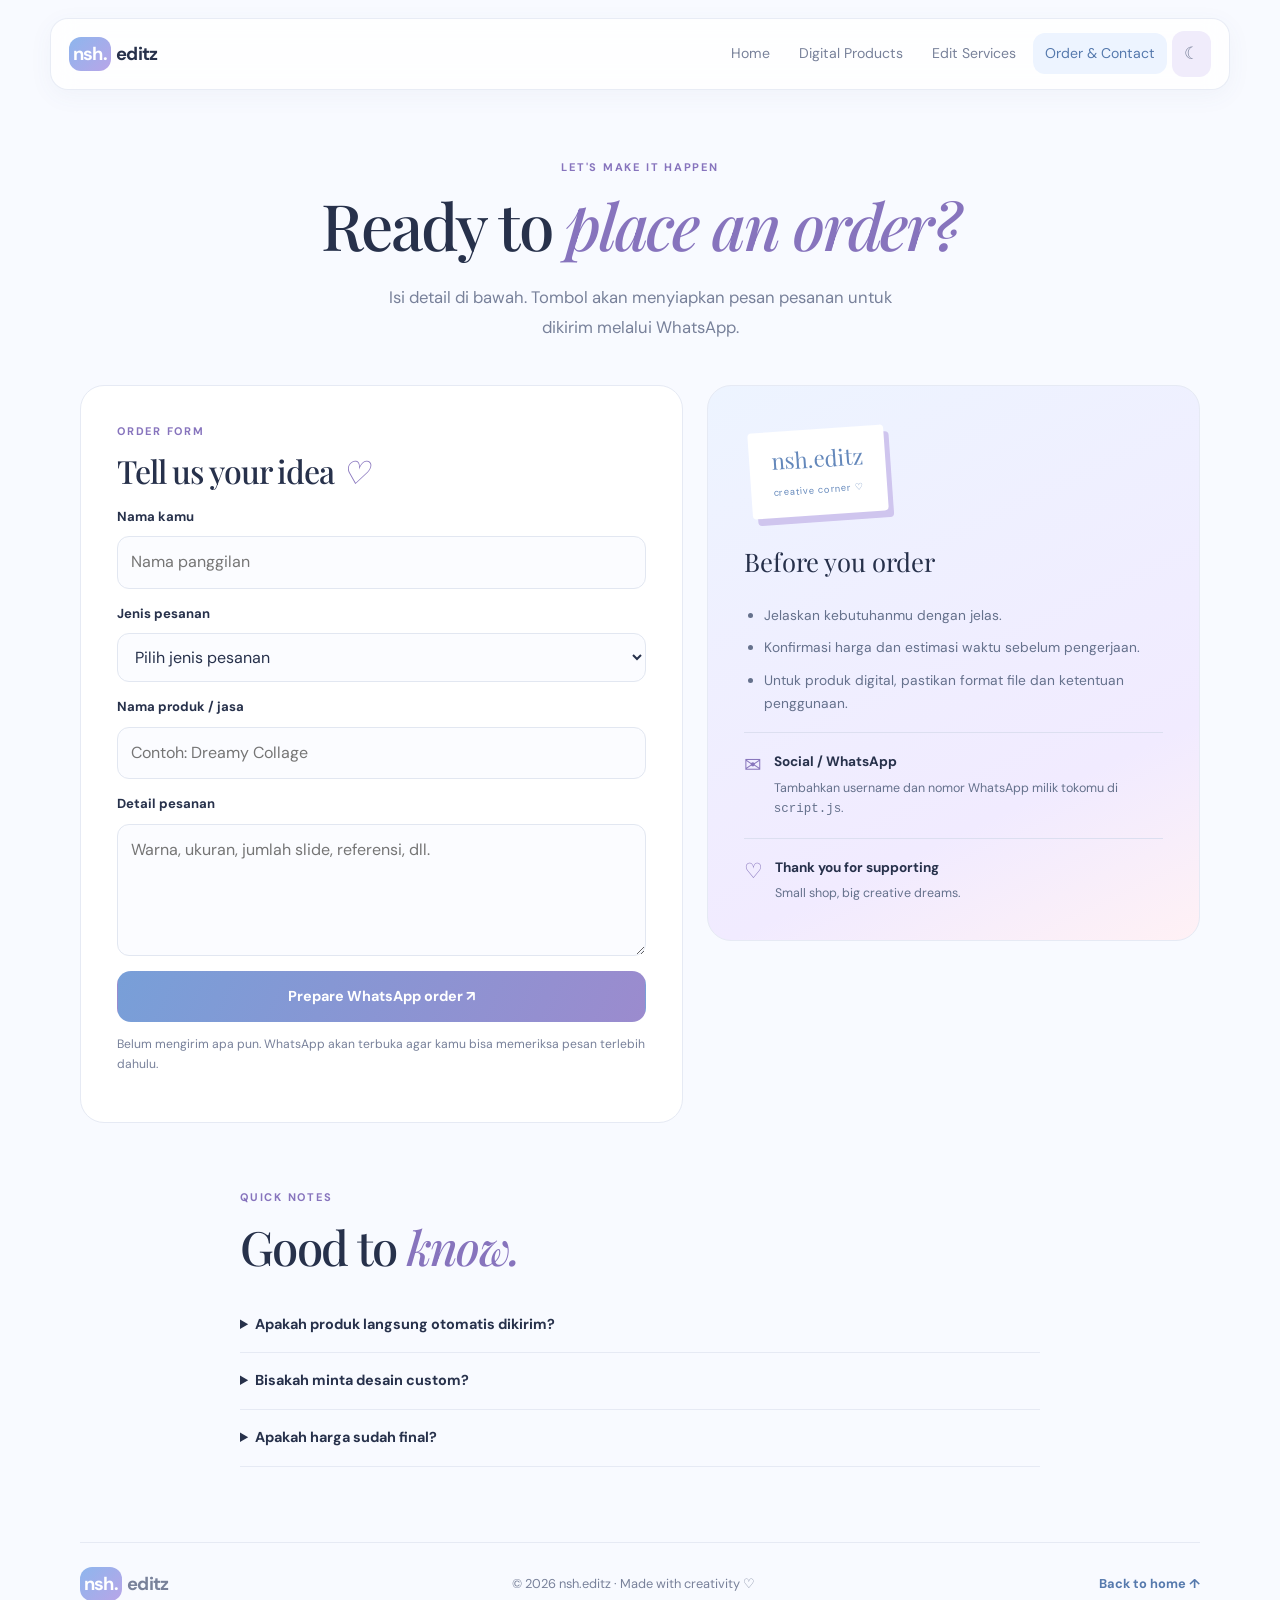
==== contact.html @ 6de10bd0 "Add files via upload" ====
<!DOCTYPE html>
<html lang="id">
<head>
  <meta charset="UTF-8">
  <meta name="viewport" content="width=device-width, initial-scale=1.0">
  <meta name="description" content="Order digital products and creative edits from nsh.editz.">
  <title>Order & Contact — nsh.editz</title>
  <link rel="stylesheet" href="style.css">
</head>
<body>
  <header class="site-header">
    <a class="brand" href="index.html"><span class="brand-mark">nsh.</span><span>editz</span></a>
    <button class="menu-toggle" id="menuToggle" aria-label="Buka menu" aria-expanded="false">☰</button>
    <nav class="nav" id="nav">
      <a href="index.html">Home</a><a href="products.html">Digital Products</a><a href="services.html">Edit Services</a><a class="active" href="contact.html">Order & Contact</a>
      <button class="theme-toggle" id="themeToggle" type="button" aria-label="Ganti tema">☾</button>
    </nav>
  </header>
  <main class="container page-main">
    <section class="page-intro">
      <p class="eyebrow">LET'S MAKE IT HAPPEN</p><h1>Ready to <span>place an order?</span></h1>
      <p class="lead">Isi detail di bawah. Tombol akan menyiapkan pesan pesanan untuk dikirim melalui WhatsApp.</p>
    </section>
    <div class="contact-layout">
      <section class="contact-panel">
        <p class="eyebrow">ORDER FORM</p><h2>Tell us your idea <span>♡</span></h2>
        <form id="orderForm">
          <label for="customerName">Nama kamu</label><input id="customerName" name="customerName" type="text" placeholder="Nama panggilan" required>
          <label for="orderType">Jenis pesanan</label>
          <select id="orderType" name="orderType" required>
            <option value="">Pilih jenis pesanan</option><option>Produk digital</option><option>Jasa edit</option><option>Custom order</option>
          </select>
          <label for="itemName">Nama produk / jasa</label><input id="itemName" name="itemName" type="text" placeholder="Contoh: Dreamy Collage" required>
          <label for="orderDetails">Detail pesanan</label><textarea id="orderDetails" name="orderDetails" rows="4" placeholder="Warna, ukuran, jumlah slide, referensi, dll."></textarea>
          <button class="button button-primary full-width" type="submit">Prepare WhatsApp order ↗</button>
          <p class="form-hint">Belum mengirim apa pun. WhatsApp akan terbuka agar kamu bisa memeriksa pesan terlebih dahulu.</p>
          <p id="formMessage" class="form-message" role="status"></p>
        </form>
      </section>
      <aside class="contact-aside">
        <div class="aside-sticker">nsh.editz<br><span>creative corner ♡</span></div>
        <h3>Before you order</h3>
        <ul><li>Jelaskan kebutuhanmu dengan jelas.</li><li>Konfirmasi harga dan estimasi waktu sebelum pengerjaan.</li><li>Untuk produk digital, pastikan format file dan ketentuan penggunaan.</li></ul>
        <div class="contact-chip"><span>✉</span><div><b>Social / WhatsApp</b><p>Tambahkan username dan nomor WhatsApp milik tokomu di <code>script.js</code>.</p></div></div>
        <div class="contact-chip"><span>♡</span><div><b>Thank you for supporting</b><p>Small shop, big creative dreams.</p></div></div>
      </aside>
    </div>
    <section class="faq-section"><p class="eyebrow">QUICK NOTES</p><h2>Good to <span>know.</span></h2><details><summary>Apakah produk langsung otomatis dikirim?</summary><p>Belum. Website ini adalah katalog dan formulir pesanan. File dikirim manual setelah pesanan dan pembayaran dikonfirmasi.</p></details><details><summary>Bisakah minta desain custom?</summary><p>Bisa. Tulis gaya, warna, ukuran, teks, dan referensi di detail pesanan.</p></details><details><summary>Apakah harga sudah final?</summary><p>Belum tentu. Harga yang tampil adalah contoh untuk prototipe tugas dan perlu kamu sesuaikan.</p></details></section>
  </main>
  <footer class="footer container"><a class="brand" href="index.html"><span class="brand-mark">nsh.</span><span>editz</span></a><p>© <span class="year"></span> nsh.editz · Made with creativity ♡</p><a href="index.html">Back to home ↑</a></footer>
  <script src="script.js"></script>
</body>
</html>
---- style.css ----
@import url('https://fonts.googleapis.com/css2?family=DM+Sans:wght@400;500;600;700&family=Playfair+Display:ital,wght@0,500;0,600;1,500;1,600&display=swap');

:root {
  --bg: #f8faff;
  --surface: #ffffff;
  --ink: #27314b;
  --muted: #78819a;
  --blue: #a8c8f0;
  --blue-deep: #5579ad;
  --lilac: #ded5f8;
  --lilac-deep: #8774bd;
  --line: #e6eaf4;
  --shadow: 0 18px 50px rgba(89, 111, 157, .12);
  --radius: 24px;
}
* { box-sizing: border-box; }
html { scroll-behavior: smooth; }
body { margin: 0; background: var(--bg); color: var(--ink); font-family: 'DM Sans', sans-serif; line-height: 1.65; }
a { color: inherit; text-decoration: none; }
button, input, select, textarea { font: inherit; }
button, a { -webkit-tap-highlight-color: transparent; }
.container { width: min(1120px, calc(100% - 40px)); margin-inline: auto; }
.site-header { width: min(1180px, calc(100% - 32px)); margin: 18px auto 0; padding: 12px 18px; display: flex; align-items: center; justify-content: space-between; gap: 18px; background: rgba(255,255,255,.82); border: 1px solid rgba(230,234,244,.9); border-radius: 18px; box-shadow: 0 6px 24px rgba(70,90,130,.05); position: relative; z-index: 5; backdrop-filter: blur(12px); }
.brand { display: inline-flex; align-items: center; gap: 5px; font-weight: 700; letter-spacing: -.04em; font-size: 1.15rem; white-space: nowrap; }
.brand-mark { display: inline-grid; place-items: center; width: 42px; height: 34px; border-radius: 12px; color: #fff; background: linear-gradient(135deg, #8db6ed, #b8a5e8); font-weight: 700; }
.nav { display: flex; align-items: center; gap: 5px; }
.nav a, .theme-toggle { color: var(--muted); padding: 9px 12px; border-radius: 12px; font-size: .88rem; transition: .2s ease; }
.nav a:hover, .nav a.active { color: var(--blue-deep); background: #edf4ff; }
.theme-toggle { border: 0; background: #f0ecfb; cursor: pointer; font-size: 1.05rem; }
.menu-toggle { display: none; border: 0; background: #edf4ff; border-radius: 10px; padding: 8px 12px; color: var(--ink); }
.hero { min-height: 540px; display: grid; grid-template-columns: 1.05fr .95fr; align-items: center; gap: 36px; padding-top: 44px; padding-bottom: 52px; }
.eyebrow { color: var(--lilac-deep); letter-spacing: .16em; font-size: .69rem; font-weight: 700; margin: 0 0 13px; }
h1, h2, h3, p { margin-top: 0; }
h1, h2 { font-family: 'Playfair Display', Georgia, serif; font-weight: 500; line-height: 1.12; letter-spacing: -.035em; }
h1 { font-size: clamp(2.7rem, 5.4vw, 4.65rem); margin-bottom: 22px; }
h2 { font-size: clamp(2rem, 3.7vw, 3rem); margin-bottom: 12px; }
h1 span, h2 span { color: var(--lilac-deep); font-style: italic; }
.lead { color: var(--muted); max-width: 510px; font-size: 1.04rem; line-height: 1.8; }
.hero-actions { display: flex; gap: 12px; flex-wrap: wrap; margin: 26px 0 20px; }
.button { display: inline-flex; justify-content: center; align-items: center; gap: 12px; padding: 13px 19px; border-radius: 14px; border: 1px solid transparent; font-weight: 700; font-size: .9rem; cursor: pointer; transition: transform .2s, box-shadow .2s, background .2s; }
.button:hover { transform: translateY(-2px); box-shadow: 0 9px 22px rgba(100,120,170,.15); }
.button-primary { color: #fff; background: linear-gradient(115deg, #789fd8, #9b8bce); }
.button-ghost { background: white; color: var(--ink); border-color: var(--line); }
.button-small { padding: 10px 13px; font-size: .82rem; }
.full-width { width: 100%; margin-top: 6px; }
.mini-note { color: var(--muted); font-size: .82rem; }
.sparkle { color: var(--lilac-deep); font-size: 1.3rem; margin-right: 5px; }
.hero-art { min-height: 400px; position: relative; display: grid; place-items: center; overflow: hidden; border-radius: 38px; background: radial-gradient(circle at 25% 20%, #fff 0 5%, transparent 6%), linear-gradient(145deg, #dceaff, #e8e0fb 62%, #f9e8f0); }
.art-orbit { position: absolute; width: 300px; height: 300px; border: 1px solid rgba(120,132,180,.3); border-radius: 50%; transform: rotate(-22deg) scaleX(1.3); }
.art-card { position: absolute; width: 190px; height: 260px; border: 7px solid rgba(255,255,255,.85); border-radius: 6px; box-shadow: var(--shadow); }
.art-card-back { transform: translate(-52px, 12px) rotate(-10deg); background: linear-gradient(155deg, #b4d3f4, #f3e8fb); display: flex; flex-direction: column; justify-content: center; align-items: center; color: #4f668e; font-family: 'Playfair Display', serif; font-size: 2.1rem; text-align: center; line-height: 1.05; }
.art-card-back small { font: 600 .48rem 'DM Sans', sans-serif; letter-spacing: .18em; margin-top: 18px; }
.art-card-front { transform: translate(45px, 25px) rotate(8deg); background: #faf6ff; padding: 24px 18px; display: flex; flex-direction: column; justify-content: center; color: #5d5b83; }
.art-card-front p { font: 1.5rem/1.15 'Playfair Display', serif; }
.art-card-front b { color: #8a79bd; font-style: italic; }
.art-star { font-size: 2rem; color: #8eb5e5; margin-bottom: 18px; }
.art-sticker { align-self: flex-end; padding: 5px 9px; border-radius: 20px; background: #e3dcf8; font-size: .65rem; transform: rotate(-4deg); }
.floating { position: absolute; color: #fff; text-shadow: 0 4px 15px rgba(110,110,170,.2); }
.floating-one { top: 15%; right: 18%; font-size: 2rem; }
.floating-two { bottom: 15%; left: 17%; font-size: 2.4rem; }
.section { padding-top: 36px; padding-bottom: 78px; }
.section-heading { display: flex; align-items: end; justify-content: space-between; gap: 20px; margin-bottom: 28px; }
.section-heading h2 { margin-bottom: 0; }
.muted { color: var(--muted); font-size: .9rem; }
.feature-grid { display: grid; grid-template-columns: repeat(3, 1fr); gap: 18px; }
.feature-card { background: white; border: 1px solid var(--line); border-radius: var(--radius); padding: 27px; min-height: 250px; transition: transform .2s, box-shadow .2s; }
.feature-card:hover, .product-card:hover, .service-card:hover { transform: translateY(-4px); box-shadow: var(--shadow); }
.feature-lilac { background: linear-gradient(145deg, #fff, #f1edff); }
.feature-peach { background: linear-gradient(145deg, #fff, #fff1ec); }
.feature-icon { width: 45px; height: 45px; border-radius: 15px; display: grid; place-items: center; color: #6d8fc2; background: #e9f2ff; font-size: 1.4rem; margin-bottom: 22px; }
.feature-lilac .feature-icon { color: #8774bd; background: #e7e0fb; }
.feature-peach .feature-icon { color: #b78083; background: #ffe6e3; }
.card-kicker { font-size: .65rem; font-weight: 700; letter-spacing: .13em; color: var(--muted); margin-bottom: 6px; }
.feature-card h3, .product-info h3 { font-size: 1.18rem; margin-bottom: 8px; }
.feature-card > p:not(.card-kicker), .product-desc { font-size: .87rem; color: var(--muted); }
.text-link { color: var(--blue-deep); font-weight: 700; font-size: .84rem; display: inline-block; margin-top: 9px; }
.bottom-banner { position: relative; overflow: hidden; display: flex; justify-content: space-between; align-items: center; gap: 24px; padding: 38px 42px; margin-bottom: 70px; border-radius: 30px; background: linear-gradient(110deg, #e3efff, #f0e9ff 65%, #fceef4); }
.bottom-banner h2 { margin: 0; font-size: clamp(1.8rem, 3vw, 2.5rem); }
.banner-flower { position: absolute; right: 28%; bottom: -44px; font-size: 9rem; color: rgba(255,255,255,.6); pointer-events: none; }
.footer { display: flex; justify-content: space-between; align-items: center; gap: 18px; border-top: 1px solid var(--line); padding-top: 24px; padding-bottom: 30px; color: var(--muted); font-size: .8rem; }
.footer p { margin: 0; }
.footer > a:last-child { color: var(--blue-deep); font-weight: 700; }
.page-main { padding-top: 68px; }
.page-intro { text-align: center; max-width: 720px; margin: 0 auto 42px; }
.page-intro h1 { font-size: clamp(2.5rem, 5vw, 4rem); }
.page-intro .lead { margin-inline: auto; }
.catalog-tools { display: flex; align-items: center; justify-content: space-between; gap: 18px; flex-wrap: wrap; margin-bottom: 25px; }
.search-box { display: flex; align-items: center; gap: 10px; background: white; border: 1px solid var(--line); border-radius: 13px; padding: 0 13px; min-width: 230px; color: var(--muted); }
.search-box input { border: 0; outline: 0; background: transparent; padding: 12px 0; width: 100%; color: var(--ink); }
.filter-buttons { display: flex; gap: 7px; flex-wrap: wrap; }
.filter-button { border: 1px solid var(--line); background: white; color: var(--muted); padding: 9px 12px; border-radius: 12px; cursor: pointer; font-size: .8rem; }
.filter-button.active, .filter-button:hover { background: #e9f1ff; color: var(--blue-deep); border-color: #d6e4fa; }
.product-grid { display: grid; grid-template-columns: repeat(4, 1fr); gap: 17px; }
.product-card { padding: 12px; background: white; border: 1px solid var(--line); border-radius: 20px; transition: .2s; }
.product-art { height: 210px; border-radius: 14px; position: relative; overflow: hidden; display: grid; place-items: center; }
.art-blue { background: linear-gradient(145deg, #d4e7ff, #a9c6ec); }
.art-lilac { background: linear-gradient(145deg, #e6dcff, #c6b8ee); }
.art-peach { background: linear-gradient(145deg, #ffe5dc, #f3c8d4); }
.art-mint { background: linear-gradient(145deg, #d9eee9, #b9d7d4); }
.art-label { position: absolute; top: 11px; left: 11px; background: rgba(255,255,255,.72); color: #66728f; border-radius: 20px; padding: 4px 8px; font-size: .53rem; font-weight: 700; letter-spacing: .1em; }
.mock-paper { width: 125px; height: 150px; background: #f8f9ff; box-shadow: 8px 9px 0 rgba(68,94,139,.15); padding: 17px 12px; display: flex; flex-direction: column; justify-content: space-between; transform: rotate(-5deg); color: #4d6c9b; }
.mock-paper small, .mock-paper span { font-size: .48rem; letter-spacing: .1em; }
.mock-paper b { font: 1.45rem/1.05 'Playfair Display', serif; }
.mock-phone { width: 95px; height: 170px; border: 5px solid #f9f7ff; border-radius: 19px; background: linear-gradient(160deg, #b5a6e3, #f5d8e8); display: flex; flex-direction: column; align-items: center; justify-content: center; color: white; text-align: center; box-shadow: 7px 8px 0 rgba(93,77,133,.13); }
.mock-phone span { font: 1.15rem/1.1 'Playfair Display', serif; }
.mock-phone small { margin-top: 20px; font-size: .55rem; }
.collage-shapes { position: relative; width: 155px; height: 150px; }
.collage-shapes i { position: absolute; width: 75px; height: 93px; border: 5px solid white; box-shadow: 0 4px 12px #b58f9b55; }
.collage-shapes i:nth-child(1) { left: 8px; top: 5px; transform: rotate(-12deg); background: linear-gradient(#8eb5d8, #f4cbd8); }
.collage-shapes i:nth-child(2) { right: 3px; top: 23px; transform: rotate(10deg); background: linear-gradient(#d8c6f3, #a7c8e6); }
.collage-shapes i:nth-child(3) { left: 42px; bottom: 0; transform: rotate(4deg); background: linear-gradient(#f7d8c9, #b7d6cf); }
.collage-shapes b { position: absolute; bottom: 17px; left: 38px; z-index: 1; background: #fff9; padding: 5px; font: 1rem/1 'Playfair Display', serif; text-align: center; color: #6c5d7f; }
.type-art { color: #557a78; font: 2rem/1 'Playfair Display', serif; transform: rotate(-7deg); }
.type-art em { color: #fff; }
.type-art small { display: block; font: .48rem 'DM Sans', sans-serif; letter-spacing: .18em; margin-top: 15px; text-align: right; }
.product-info { display: flex; justify-content: space-between; gap: 8px; align-items: start; margin-top: 15px; }
.product-info h3 { font-size: 1rem; }
.price { font-size: .75rem; font-weight: 700; color: var(--lilac-deep); white-space: nowrap; }
.product-desc { min-height: 58px; font-size: .78rem; line-height: 1.6; }
.product-card .button { width: 100%; }
.notice { color: var(--muted); font-size: .78rem; margin: 22px 0 48px; }
.compact-banner { margin-top: 25px; margin-bottom: 65px; }
.service-grid { display: grid; grid-template-columns: repeat(3, 1fr); gap: 18px; }
.service-card { background: white; border: 1px solid var(--line); border-radius: 23px; padding: 25px; position: relative; transition: .2s; }
.service-card-highlight { background: linear-gradient(155deg, white, #f0ebff); border-color: #ded5f8; }
.service-number { position: absolute; top: 18px; right: 20px; font: italic 1.2rem 'Playfair Display', serif; color: #b7b0d6; }
.service-icon { width: 48px; height: 48px; display: grid; place-items: center; background: #e8f2ff; color: #6e94c9; border-radius: 16px; font-size: 1.35rem; margin-bottom: 25px; }
.service-card-highlight .service-icon { background: #e6defa; color: #8976bd; }
.service-card h2 { font-size: 1.7rem; }
.service-card > p:not(.eyebrow):not(.card-kicker) { font-size: .86rem; color: var(--muted); }
.service-card ul { list-style: none; padding: 0; margin: 22px 0; border-top: 1px solid var(--line); }
.service-card li { padding: 9px 0; font-size: .84rem; border-bottom: 1px solid var(--line); color: #59637d; }
.info-strip { display: flex; gap: 18px; align-items: start; padding: 25px; border-radius: 20px; background: #edf4ff; margin: 10px 0 70px; }
.info-icon { font-size: 2rem; color: #8a7cbd; }
.info-strip h3 { margin-bottom: 5px; }
.info-strip p { margin: 0; color: var(--muted); font-size: .88rem; }
.contact-layout { display: grid; grid-template-columns: 1.1fr .9fr; gap: 24px; align-items: start; }
.contact-panel, .contact-aside { background: white; border: 1px solid var(--line); border-radius: 24px; padding: clamp(22px, 4vw, 36px); }
.contact-panel h2 { font-size: 2rem; }
.contact-panel h2 span { color: var(--lilac-deep); }
#orderForm { display: grid; gap: 9px; }
#orderForm label { font-size: .82rem; font-weight: 700; margin-top: 5px; }
#orderForm input, #orderForm select, #orderForm textarea { width: 100%; border: 1px solid #e2e7f1; background: #fbfcff; border-radius: 12px; padding: 12px 13px; color: var(--ink); outline: none; }
#orderForm input:focus, #orderForm select:focus, #orderForm textarea:focus { border-color: #9dbbe7; box-shadow: 0 0 0 3px #e7f0ff; }
.form-hint, .form-message { font-size: .76rem; color: var(--muted); margin: 3px 0 0; }
.form-message { color: var(--lilac-deep); }
.contact-aside { background: linear-gradient(155deg, #edf4ff, #f1ebff 72%, #fff1f5); }
.aside-sticker { display: inline-block; background: #fff; padding: 17px 22px; border-radius: 4px; box-shadow: 5px 7px 0 #cfc5ee; color: #6488bb; font: 1.4rem/1.15 'Playfair Display', serif; transform: rotate(-4deg); margin: 7px 0 30px 6px; }
.aside-sticker span { font: .58rem 'DM Sans', sans-serif; letter-spacing: .08em; }
.contact-aside h3 { font: 1.6rem 'Playfair Display', serif; }
.contact-aside ul { padding-left: 20px; color: #65718c; font-size: .86rem; }
.contact-aside li { margin-bottom: 10px; }
.contact-chip { display: flex; gap: 12px; border-top: 1px solid #dcdff0; padding-top: 15px; margin-top: 18px; }
.contact-chip > span { color: #8876bd; font-size: 1.3rem; }
.contact-chip b { font-size: .85rem; }
.contact-chip p { margin: 3px 0 0; font-size: .78rem; color: #65718c; }
.faq-section { max-width: 800px; margin: 65px auto 75px; }
.faq-section h2 { margin-bottom: 24px; }
details { border-bottom: 1px solid var(--line); padding: 16px 0; }
summary { cursor: pointer; font-weight: 700; font-size: .9rem; }
details p { margin: 12px 0 0; color: var(--muted); font-size: .86rem; }
body.dark-mode { --bg: #171b2b; --surface: #22283c; --ink: #eef0ff; --muted: #b0b7d0; --line: #343b55; --shadow: 0 18px 50px rgba(0,0,0,.22); }
.dark-mode .site-header, .dark-mode .feature-card, .dark-mode .product-card, .dark-mode .service-card, .dark-mode .contact-panel, .dark-mode .contact-aside, .dark-mode .button-ghost, .dark-mode .search-box, .dark-mode .filter-button { background-color: #22283c; border-color: var(--line); }
.dark-mode .nav a:hover, .dark-mode .nav a.active, .dark-mode .filter-button.active { background: #303b58; }
.dark-mode .feature-lilac, .dark-mode .feature-peach, .dark-mode .service-card-highlight { background: #26263e; }
.dark-mode .mock-paper { background: #f8f9ff; color: #4d6c9b; }
.dark-mode .bottom-banner, .dark-mode .info-strip { background: linear-gradient(110deg, #303b58, #39314f); }
.dark-mode #orderForm input, .dark-mode #orderForm select, .dark-mode #orderForm textarea { background: #191f31; border-color: var(--line); color: var(--ink); }
.dark-mode .contact-aside { background: linear-gradient(155deg, #252e45, #302944); }
.dark-mode .aside-sticker { background: #f8f7ff; }
@media (max-width: 900px) {
  .nav a { padding: 8px; font-size: .8rem; }
  .hero { gap: 20px; min-height: 470px; }
  .hero-art { min-height: 350px; }
  .product-grid { grid-template-columns: repeat(2, 1fr); }
  .product-art { height: 230px; }
}
@media (max-width: 680px) {
  .container { width: min(100% - 28px, 540px); }
  .site-header { width: calc(100% - 20px); padding: 10px 12px; margin-top: 10px; flex-wrap: wrap; }
  .menu-toggle { display: inline-block; }
  .nav { display: none; width: 100%; align-items: stretch; flex-direction: column; gap: 4px; padding-top: 8px; }
  .nav.open { display: flex; }
  .nav a, .theme-toggle { text-align: left; width: 100%; }
  .hero { grid-template-columns: 1fr; padding-top: 50px; gap: 26px; }
  .hero-copy { text-align: center; }
  .hero-copy .lead { margin-inline: auto; }
  .hero-actions { justify-content: center; }
  .hero-art { min-height: 340px; }
  .section-heading { align-items: start; flex-direction: column; }
  .feature-grid, .service-grid, .contact-layout { grid-template-columns: 1fr; }
  .feature-card { min-height: auto; }
  .bottom-banner { align-items: start; flex-direction: column; padding: 28px 24px; }
  .banner-flower { right: 5%; }
  .footer { flex-wrap: wrap; justify-content: center; text-align: center; }
  .footer p { width: 100%; order: 3; }
  .page-main { padding-top: 48px; }
  .page-intro { margin-bottom: 30px; }
  .catalog-tools { align-items: stretch; }
  .search-box { min-width: 100%; }
  .filter-buttons { display: grid; grid-template-columns: repeat(2, 1fr); }
  .filter-button { padding: 10px 5px; }
  .product-grid { gap: 12px; }
  .product-card { padding: 8px; }
  .product-art { height: 175px; }
  .product-info { flex-direction: column; gap: 2px; }
  .product-info h3 { margin-bottom: 4px; }
  .product-desc { min-height: 78px; font-size: .74rem; }
  .product-card .button { font-size: .72rem; padding: 9px 5px; }
}
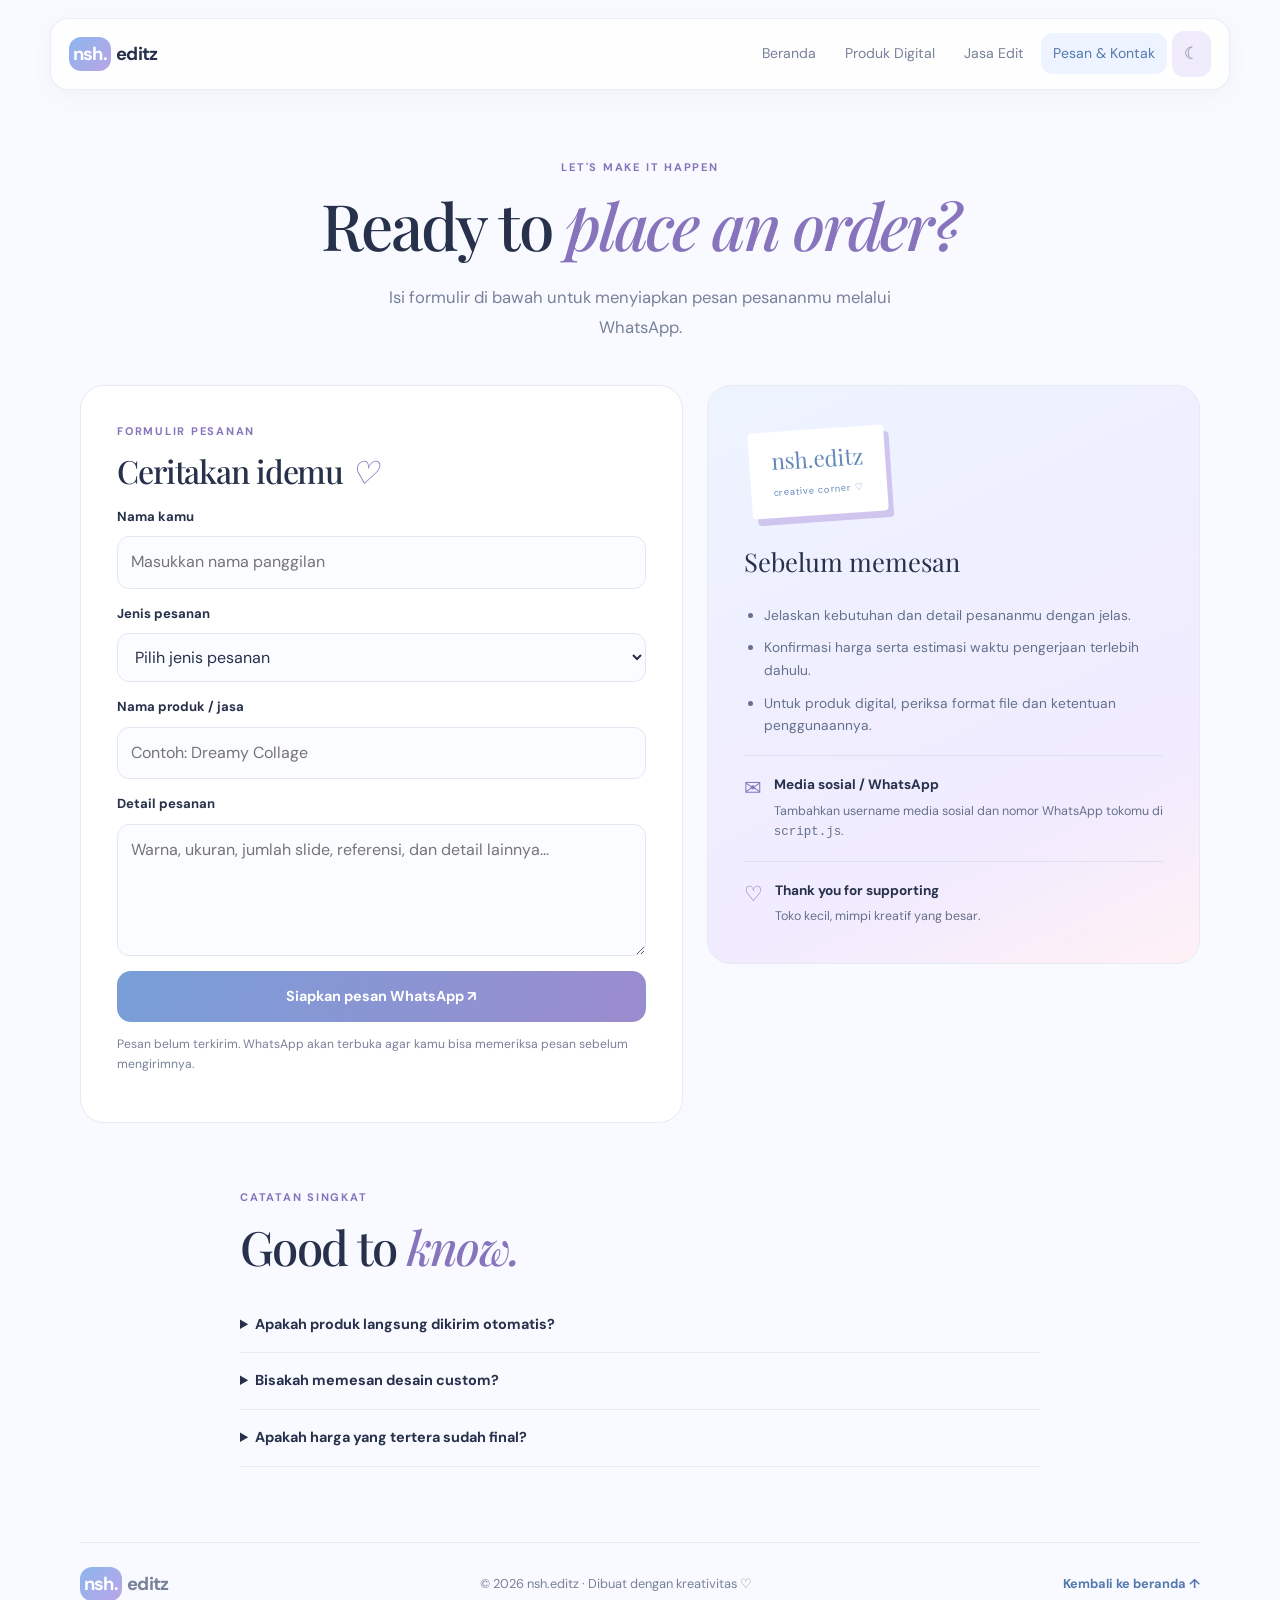
==== commit 3655d04b: "Update teks contact.html" ====
--- a/contact.html
+++ b/contact.html
@@ -3,8 +3,8 @@
 <head>
   <meta charset="UTF-8">
   <meta name="viewport" content="width=device-width, initial-scale=1.0">
-  <meta name="description" content="Order digital products and creative edits from nsh.editz.">
-  <title>Order & Contact — nsh.editz</title>
+  <meta name="description" content="Pesan produk digital dan jasa edit kreatif dari nsh.editz.">
+  <title>Pesan & Kontak — nsh.editz</title>
   <link rel="stylesheet" href="style.css">
 </head>
 <body>
@@ -12,42 +12,42 @@
     <a class="brand" href="index.html"><span class="brand-mark">nsh.</span><span>editz</span></a>
     <button class="menu-toggle" id="menuToggle" aria-label="Buka menu" aria-expanded="false">☰</button>
     <nav class="nav" id="nav">
-      <a href="index.html">Home</a><a href="products.html">Digital Products</a><a href="services.html">Edit Services</a><a class="active" href="contact.html">Order & Contact</a>
+      <a href="index.html">Beranda</a><a href="products.html">Produk Digital</a><a href="services.html">Jasa Edit</a><a class="active" href="contact.html">Pesan & Kontak</a>
       <button class="theme-toggle" id="themeToggle" type="button" aria-label="Ganti tema">☾</button>
     </nav>
   </header>
   <main class="container page-main">
     <section class="page-intro">
       <p class="eyebrow">LET'S MAKE IT HAPPEN</p><h1>Ready to <span>place an order?</span></h1>
-      <p class="lead">Isi detail di bawah. Tombol akan menyiapkan pesan pesanan untuk dikirim melalui WhatsApp.</p>
+      <p class="lead">Isi formulir di bawah untuk menyiapkan pesan pesananmu melalui WhatsApp.</p>
     </section>
     <div class="contact-layout">
       <section class="contact-panel">
-        <p class="eyebrow">ORDER FORM</p><h2>Tell us your idea <span>♡</span></h2>
+        <p class="eyebrow">FORMULIR PESANAN</p><h2>Ceritakan idemu <span>♡</span></h2>
         <form id="orderForm">
-          <label for="customerName">Nama kamu</label><input id="customerName" name="customerName" type="text" placeholder="Nama panggilan" required>
+          <label for="customerName">Nama kamu</label><input id="customerName" name="customerName" type="text" placeholder="Masukkan nama panggilan" required>
           <label for="orderType">Jenis pesanan</label>
           <select id="orderType" name="orderType" required>
-            <option value="">Pilih jenis pesanan</option><option>Produk digital</option><option>Jasa edit</option><option>Custom order</option>
+            <option value="">Pilih jenis pesanan</option><option>Produk digital</option><option>Jasa edit</option><option>Pesanan custom</option>
           </select>
           <label for="itemName">Nama produk / jasa</label><input id="itemName" name="itemName" type="text" placeholder="Contoh: Dreamy Collage" required>
-          <label for="orderDetails">Detail pesanan</label><textarea id="orderDetails" name="orderDetails" rows="4" placeholder="Warna, ukuran, jumlah slide, referensi, dll."></textarea>
-          <button class="button button-primary full-width" type="submit">Prepare WhatsApp order ↗</button>
-          <p class="form-hint">Belum mengirim apa pun. WhatsApp akan terbuka agar kamu bisa memeriksa pesan terlebih dahulu.</p>
+          <label for="orderDetails">Detail pesanan</label><textarea id="orderDetails" name="orderDetails" rows="4" placeholder="Warna, ukuran, jumlah slide, referensi, dan detail lainnya..."></textarea>
+          <button class="button button-primary full-width" type="submit">Siapkan pesan WhatsApp ↗</button>
+          <p class="form-hint">Pesan belum terkirim. WhatsApp akan terbuka agar kamu bisa memeriksa pesan sebelum mengirimnya.</p>
           <p id="formMessage" class="form-message" role="status"></p>
         </form>
       </section>
       <aside class="contact-aside">
         <div class="aside-sticker">nsh.editz<br><span>creative corner ♡</span></div>
-        <h3>Before you order</h3>
-        <ul><li>Jelaskan kebutuhanmu dengan jelas.</li><li>Konfirmasi harga dan estimasi waktu sebelum pengerjaan.</li><li>Untuk produk digital, pastikan format file dan ketentuan penggunaan.</li></ul>
-        <div class="contact-chip"><span>✉</span><div><b>Social / WhatsApp</b><p>Tambahkan username dan nomor WhatsApp milik tokomu di <code>script.js</code>.</p></div></div>
-        <div class="contact-chip"><span>♡</span><div><b>Thank you for supporting</b><p>Small shop, big creative dreams.</p></div></div>
+        <h3>Sebelum memesan</h3>
+        <ul><li>Jelaskan kebutuhan dan detail pesananmu dengan jelas.</li><li>Konfirmasi harga serta estimasi waktu pengerjaan terlebih dahulu.</li><li>Untuk produk digital, periksa format file dan ketentuan penggunaannya.</li></ul>
+        <div class="contact-chip"><span>✉</span><div><b>Media sosial / WhatsApp</b><p>Tambahkan username media sosial dan nomor WhatsApp tokomu di <code>script.js</code>.</p></div></div>
+        <div class="contact-chip"><span>♡</span><div><b>Thank you for supporting</b><p>Toko kecil, mimpi kreatif yang besar.</p></div></div>
       </aside>
     </div>
-    <section class="faq-section"><p class="eyebrow">QUICK NOTES</p><h2>Good to <span>know.</span></h2><details><summary>Apakah produk langsung otomatis dikirim?</summary><p>Belum. Website ini adalah katalog dan formulir pesanan. File dikirim manual setelah pesanan dan pembayaran dikonfirmasi.</p></details><details><summary>Bisakah minta desain custom?</summary><p>Bisa. Tulis gaya, warna, ukuran, teks, dan referensi di detail pesanan.</p></details><details><summary>Apakah harga sudah final?</summary><p>Belum tentu. Harga yang tampil adalah contoh untuk prototipe tugas dan perlu kamu sesuaikan.</p></details></section>
+    <section class="faq-section"><p class="eyebrow">CATATAN SINGKAT</p><h2>Good to <span>know.</span></h2><details><summary>Apakah produk langsung dikirim otomatis?</summary><p>Belum. Website ini merupakan katalog dan formulir pesanan. File dikirim secara manual setelah pesanan dan pembayaran dikonfirmasi.</p></details><details><summary>Bisakah memesan desain custom?</summary><p>Bisa! Tuliskan gaya, warna, ukuran, teks, dan referensi yang kamu inginkan di bagian detail pesanan.</p></details><details><summary>Apakah harga yang tertera sudah final?</summary><p>Belum tentu. Harga yang tampil masih berupa contoh untuk prototipe tugas dan perlu disesuaikan sebelum menerima pesanan sungguhan.</p></details></section>
   </main>
-  <footer class="footer container"><a class="brand" href="index.html"><span class="brand-mark">nsh.</span><span>editz</span></a><p>© <span class="year"></span> nsh.editz · Made with creativity ♡</p><a href="index.html">Back to home ↑</a></footer>
+  <footer class="footer container"><a class="brand" href="index.html"><span class="brand-mark">nsh.</span><span>editz</span></a><p>© <span class="year"></span> nsh.editz · Dibuat dengan kreativitas ♡</p><a href="index.html">Kembali ke beranda ↑</a></footer>
   <script src="script.js"></script>
 </body>
 </html>
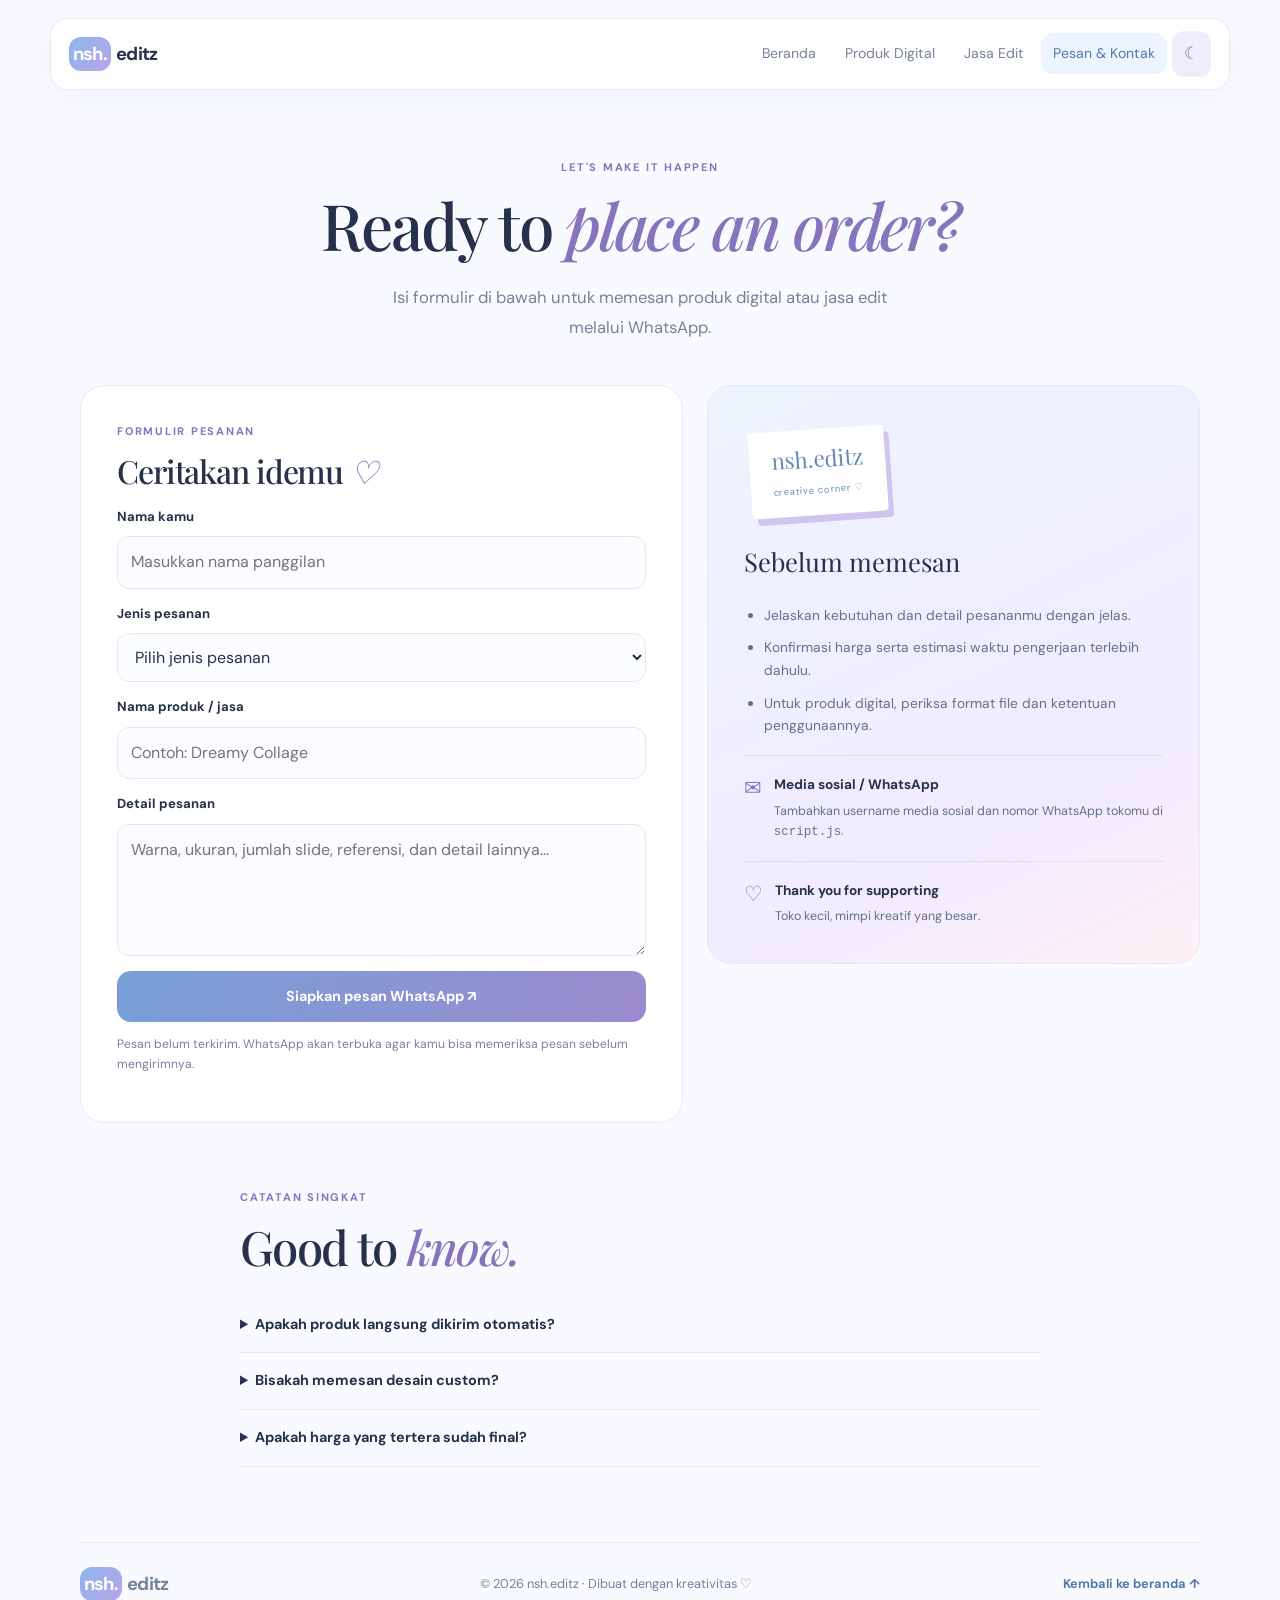
==== commit fb92b0d6: "Update teks contact.html" ====
--- a/contact.html
+++ b/contact.html
@@ -19,7 +19,7 @@
   <main class="container page-main">
     <section class="page-intro">
       <p class="eyebrow">LET'S MAKE IT HAPPEN</p><h1>Ready to <span>place an order?</span></h1>
-      <p class="lead">Isi formulir di bawah untuk menyiapkan pesan pesananmu melalui WhatsApp.</p>
+      <p class="lead">Isi formulir di bawah untuk memesan produk digital atau jasa edit melalui WhatsApp.</p>
     </section>
     <div class="contact-layout">
       <section class="contact-panel">
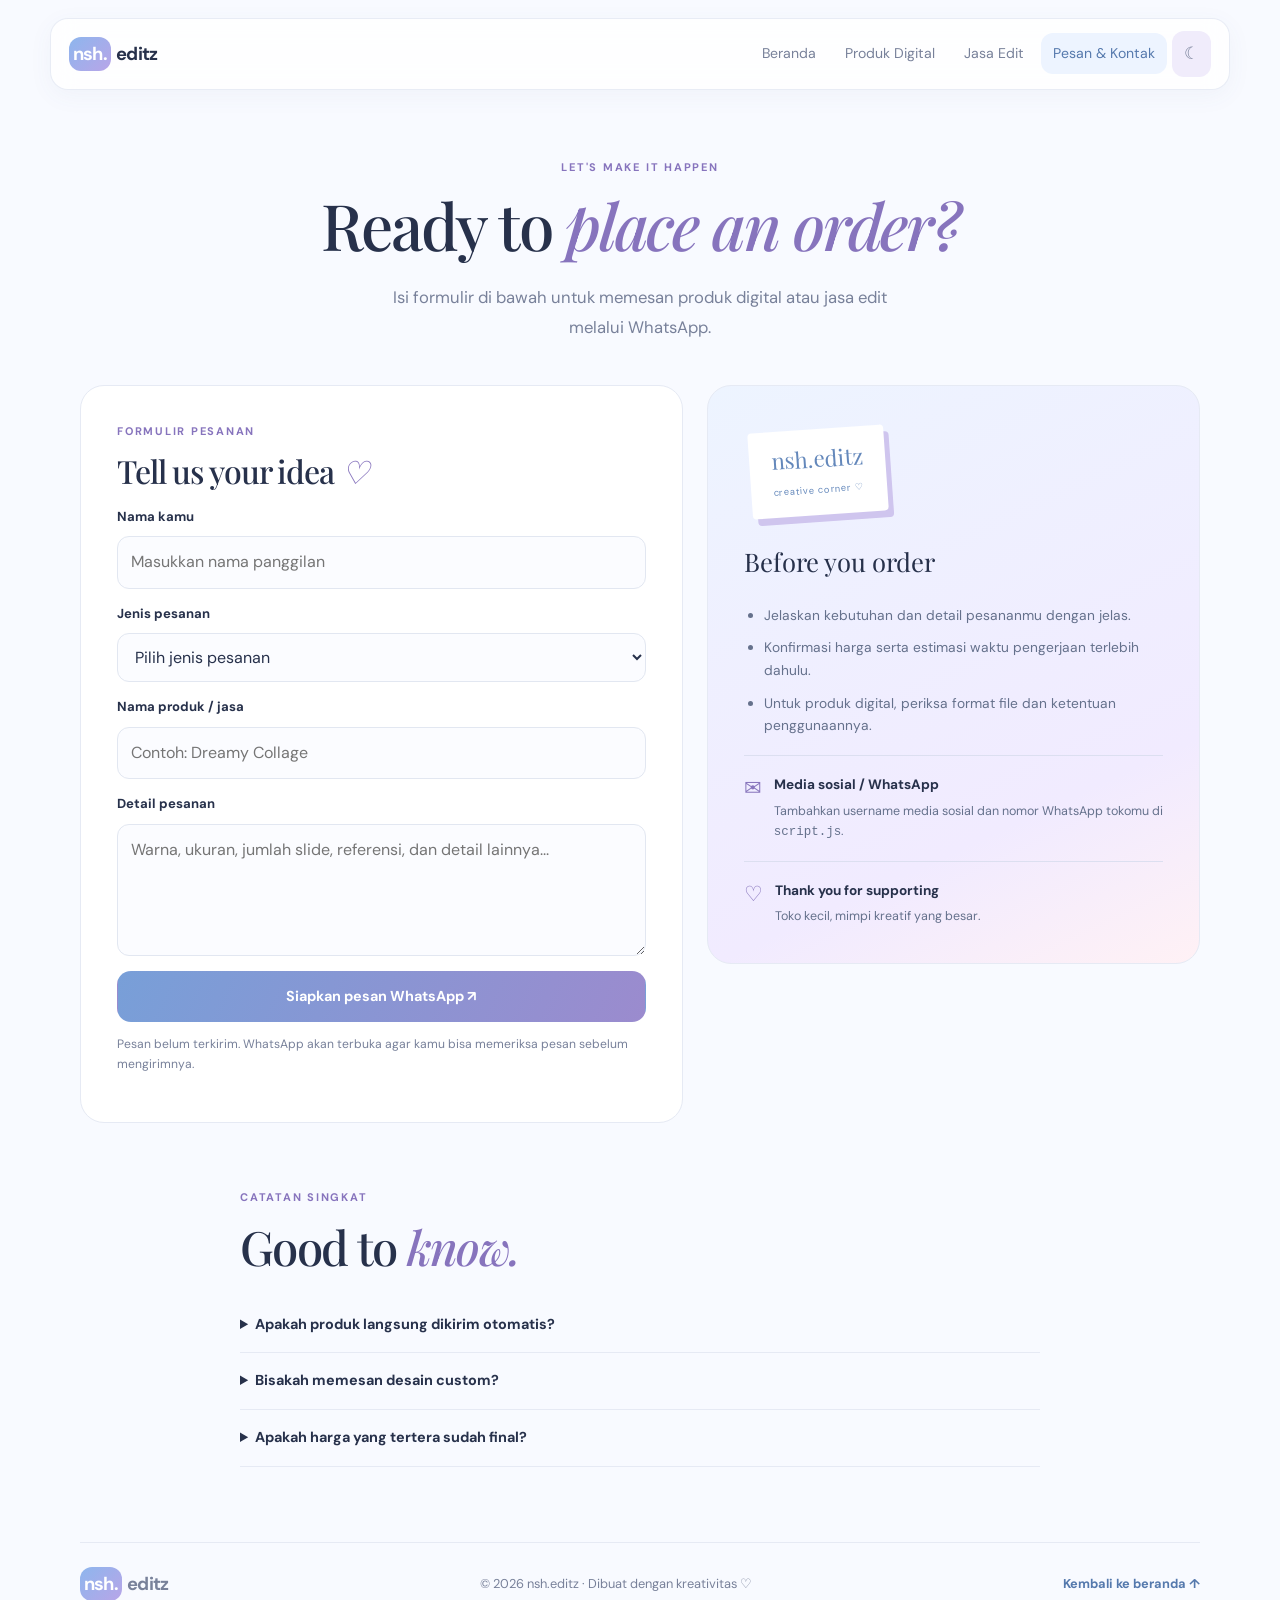
==== commit 1ce1b198: "Update teks contact.html" ====
--- a/contact.html
+++ b/contact.html
@@ -23,7 +23,7 @@
     </section>
     <div class="contact-layout">
       <section class="contact-panel">
-        <p class="eyebrow">FORMULIR PESANAN</p><h2>Ceritakan idemu <span>♡</span></h2>
+        <p class="eyebrow">FORMULIR PESANAN</p><h2>Tell us your idea <span>♡</span></h2>
         <form id="orderForm">
           <label for="customerName">Nama kamu</label><input id="customerName" name="customerName" type="text" placeholder="Masukkan nama panggilan" required>
           <label for="orderType">Jenis pesanan</label>
@@ -39,7 +39,7 @@
       </section>
       <aside class="contact-aside">
         <div class="aside-sticker">nsh.editz<br><span>creative corner ♡</span></div>
-        <h3>Sebelum memesan</h3>
+        <h3>Before you order</h3>
         <ul><li>Jelaskan kebutuhan dan detail pesananmu dengan jelas.</li><li>Konfirmasi harga serta estimasi waktu pengerjaan terlebih dahulu.</li><li>Untuk produk digital, periksa format file dan ketentuan penggunaannya.</li></ul>
         <div class="contact-chip"><span>✉</span><div><b>Media sosial / WhatsApp</b><p>Tambahkan username media sosial dan nomor WhatsApp tokomu di <code>script.js</code>.</p></div></div>
         <div class="contact-chip"><span>♡</span><div><b>Thank you for supporting</b><p>Toko kecil, mimpi kreatif yang besar.</p></div></div>
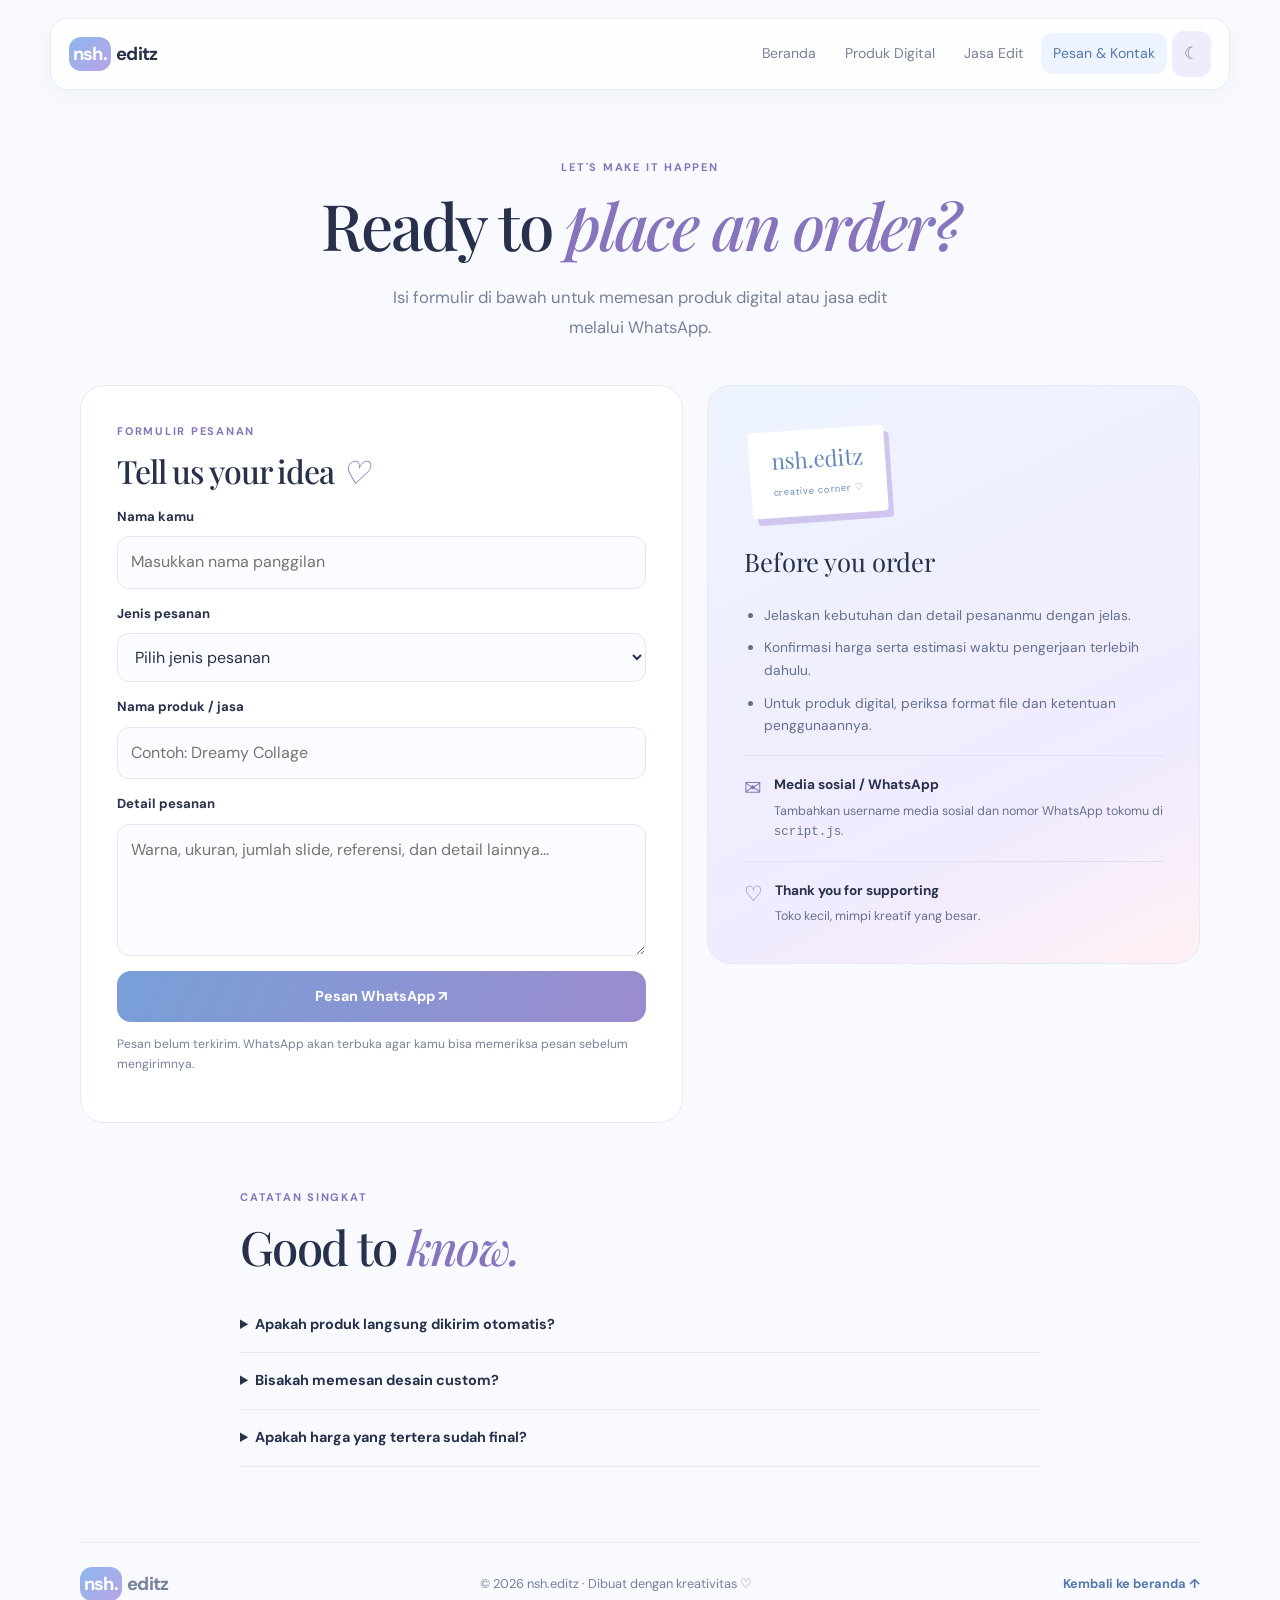
==== commit c941fc43: "Update contact.html" ====
--- a/contact.html
+++ b/contact.html
@@ -32,7 +32,7 @@
           </select>
           <label for="itemName">Nama produk / jasa</label><input id="itemName" name="itemName" type="text" placeholder="Contoh: Dreamy Collage" required>
           <label for="orderDetails">Detail pesanan</label><textarea id="orderDetails" name="orderDetails" rows="4" placeholder="Warna, ukuran, jumlah slide, referensi, dan detail lainnya..."></textarea>
-          <button class="button button-primary full-width" type="submit">Siapkan pesan WhatsApp ↗</button>
+          <button class="button button-primary full-width" type="submit">Pesan WhatsApp ↗</button>
           <p class="form-hint">Pesan belum terkirim. WhatsApp akan terbuka agar kamu bisa memeriksa pesan sebelum mengirimnya.</p>
           <p id="formMessage" class="form-message" role="status"></p>
         </form>
